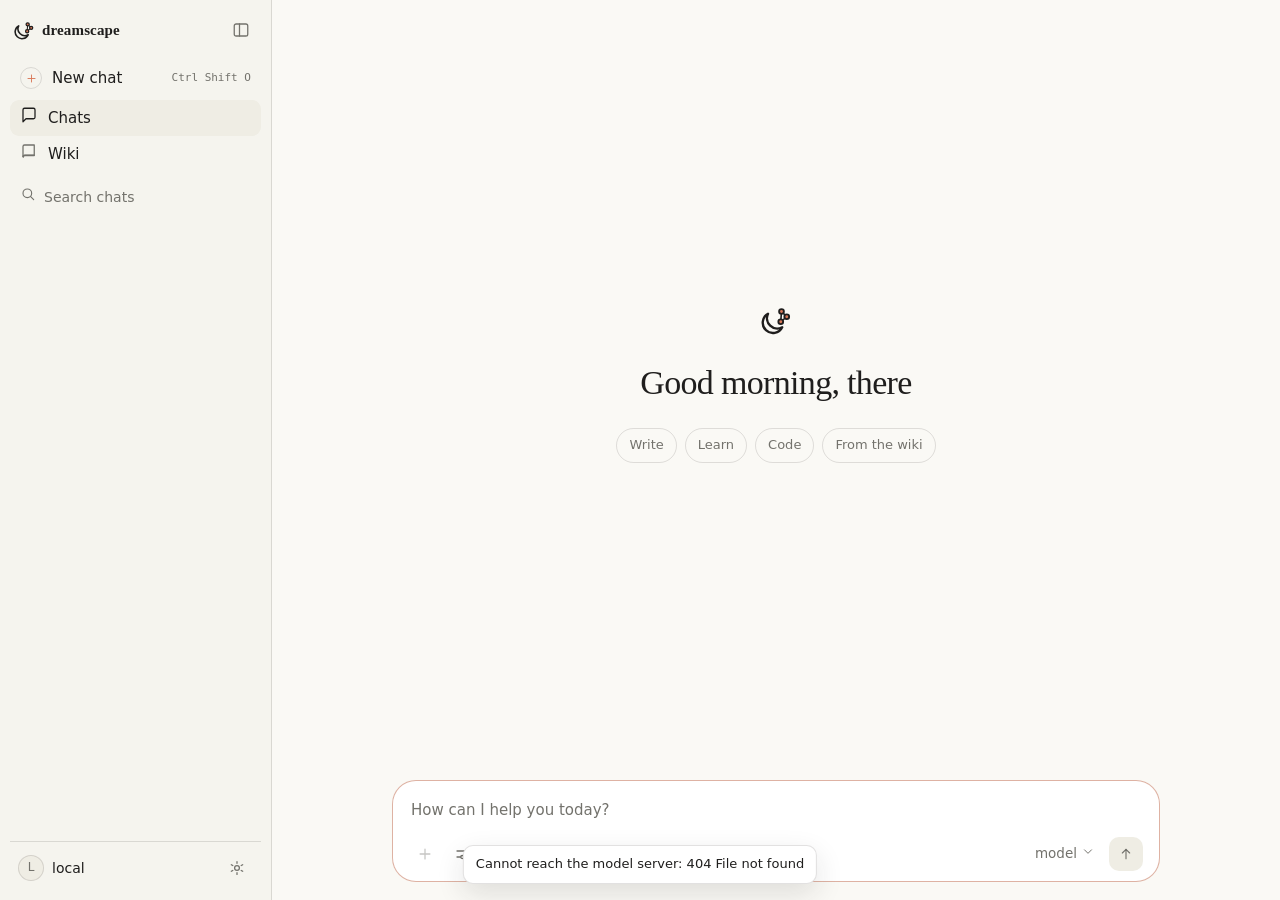
==== static/index.html @ 6d78c725 "Frontend: chat, wiki viewer, and the dream log Plain ES modules, no framework, no build step, nothin" ====
<!doctype html>
<html lang="en">
<head>
  <meta charset="utf-8">
  <meta name="viewport" content="width=device-width, initial-scale=1">
  <title>dreamscape</title>
  <link rel="icon" href="/static/favicon.ico" sizes="any">
  <link rel="icon" href="/static/favicon.svg" type="image/svg+xml">
  <link rel="apple-touch-icon" href="/static/apple-touch-icon.png">
  <link rel="manifest" href="/static/site.webmanifest">
  <meta name="theme-color" content="#faf9f5">
  <link rel="stylesheet" href="/static/styles.css">
</head>
<body>
  <div class="app">
    <div class="scrim" id="scrim" hidden></div>

    <aside class="sidebar" id="sidebar" aria-label="Sidebar">
      <div class="side-head">
        <a class="brand" href="/" title="dreamscape">
          <span class="mark" data-icon="logo" data-size="20"></span>
          <strong class="wordmark">dreamscape</strong>
        </a>
        <button class="icon-btn" id="collapse" data-icon="panel" title="Collapse sidebar" aria-label="Collapse sidebar"></button>
      </div>

      <button class="new-chat" id="new-chat" title="New chat (Control+Shift+O)">
        <span class="plus" data-icon="plus" data-size="13"></span>
        <span class="label">New chat</span>
        <kbd>Ctrl Shift O</kbd>
      </button>

      <nav aria-label="Sections">
        <a class="nav-row active" href="/" id="nav-chats" title="Chats">
          <span data-icon="chat" data-size="18"></span><span class="label">Chats</span>
        </a>
        <a class="nav-row" href="/wiki" title="Wiki">
          <span data-icon="book" data-size="18"></span><span class="label">Wiki</span>
        </a>
      </nav>

      <div class="side-search">
        <span data-icon="search" data-size="16"></span>
        <input id="search" type="search" placeholder="Search chats" aria-label="Search chats">
      </div>

      <div class="side-list" id="chat-list" aria-label="Recent chats"></div>

      <div class="side-foot">
        <span class="avatar" id="avatar">L</span>
        <span class="who">local</span>
        <button class="icon-btn" id="settings" data-icon="gear" title="Settings" aria-label="Settings"></button>
      </div>
    </aside>

    <main class="main" id="main">
      <header class="topbar" id="topbar">
        <button class="icon-btn hamburger" id="hamburger" data-icon="menu" title="Open sidebar" aria-label="Open sidebar"></button>
        <button class="chat-title" id="chat-title" title="Rename this chat">New chat</button>
        <span class="spacer"></span>
        <button class="icon-btn" id="chat-menu" data-icon="dots" title="Chat menu" aria-label="Chat menu"></button>
      </header>

      <section class="empty-state" id="empty">
        <div class="greeting">
          <span class="mark" data-icon="logo" data-size="30"></span>
          <h1 id="greeting-text">Good evening, there</h1>
          <div class="pills" id="pills"></div>
        </div>
      </section>

      <section class="thread" id="thread" tabindex="0" aria-label="Conversation"></section>

      <button class="jump" id="jump" data-icon="arrowDown" title="Scroll to bottom"
              aria-label="Scroll to the latest message" hidden></button>

      <section class="composer-area">
        <div class="composer-inner">
          <div class="composer" id="composer">
            <textarea id="input" rows="1" placeholder="How can I help you today?" aria-label="Message"></textarea>
            <div class="composer-row">
              <button class="icon-btn" id="attach" data-icon="plus" disabled
                      title="Not supported yet" aria-label="Attach file"></button>
              <button class="icon-btn" id="options" data-icon="sliders"
                      title="Temperature, system prompt, wiki" aria-label="Message options"></button>
              <button class="effort-btn" id="effort" title="Reasoning effort" aria-label="Reasoning effort">
                <span data-icon="brain" data-size="15"></span><span class="name"></span>
              </button>
              <span class="spacer"></span>
              <button class="model-btn" id="model-btn" title="Choose model" aria-label="Choose model">
                <span class="name"></span><span data-icon="caret" data-size="14"></span>
              </button>
              <button class="send" id="send" data-icon="arrowUp" disabled title="Send" aria-label="Send"></button>
            </div>
          </div>
          <p class="disclaimer" id="disclaimer" hidden>AI can make mistakes. Please double-check responses.</p>
        </div>
      </section>
    </main>
  </div>

  <script type="module" src="/static/js/main.js"></script>
</body>
</html>
---- static/styles.css ----
/* dreamscape — plain, calm UI. Local font only, no CDN, no framework. */

@font-face {
  font-family: "Source Serif 4";
  src: url("/static/fonts/source-serif-4-400.woff2") format("woff2");
  font-weight: 400;
  font-style: normal;
  font-display: swap;
}

@font-face {
  font-family: "Source Serif 4";
  src: url("/static/fonts/source-serif-4-600.woff2") format("woff2");
  font-weight: 600;
  font-style: normal;
  font-display: swap;
}

:root {
  --bg: #faf9f5;
  --sidebar: #f5f4ee;
  --panel: #ffffff;
  --text: #1f1e1d;
  --muted: #73726c;
  --border: rgba(31, 30, 29, 0.13);
  --bubble: #f0eee6;
  --hover: #efede4;
  --accent: #d97757;
  --accent-hover: #c6613f;
  --danger: #b3453d;
  --ok: #3d7a51;
  --warn: #a9761f;
  --shadow-menu: 0 10px 28px rgba(31, 30, 29, 0.12);

  --sans: system-ui, -apple-system, "Segoe UI", Inter, "Helvetica Neue", sans-serif;
  --serif: "Source Serif 4", Georgia, "Times New Roman", serif;
  --mono: ui-monospace, SFMono-Regular, Menlo, "Cascadia Mono", monospace;

  --radius-card: 24px;
  --radius-bubble: 17px;
  --radius-small: 9px;
  --radius-menu: 12px;
  --column: 768px;

  /* graph: warm grey nodes and edges, terracotta only for what is new */
  --graph-node: #b8b5a8;
  --graph-node-fill: #c4c1b4;
  --graph-edge: rgba(112, 110, 102, 0.2);
}

@media (prefers-color-scheme: dark) {
  :root:not([data-theme="light"]) {
    --bg: #262624;
    --sidebar: #1f1e1d;
    --panel: #30302e;
    --text: #ecebe4;
    --muted: #9c9a92;
    --border: rgba(255, 255, 255, 0.08);
    --bubble: #30302e;
    --hover: #2e2e2b;
    --accent: #d97757;
    --accent-hover: #c6613f;
    --danger: #d8776d;
    --ok: #7fb98f;
    --warn: #d6a457;
    --shadow-card: 0 1px 2px rgba(0, 0, 0, 0.25), 0 6px 18px rgba(0, 0, 0, 0.22);
    --shadow-menu: 0 12px 30px rgba(0, 0, 0, 0.35);
    --graph-node: #8c8a80;
    --graph-node-fill: #9c9a90;
    --graph-edge: rgba(190, 188, 178, 0.14);
  }
}

:root[data-theme="dark"] {
  --bg: #262624;
  --sidebar: #1f1e1d;
  --panel: #30302e;
  --text: #ecebe4;
  --muted: #9c9a92;
  --border: rgba(255, 255, 255, 0.08);
  --bubble: #30302e;
  --hover: #2e2e2b;
  --danger: #d8776d;
  --ok: #7fb98f;
  --warn: #d6a457;
  --shadow-card: 0 1px 2px rgba(0, 0, 0, 0.25), 0 6px 18px rgba(0, 0, 0, 0.22);
  --shadow-menu: 0 12px 30px rgba(0, 0, 0, 0.35);
  --graph-node: #8c8a80;
  --graph-node-fill: #9c9a90;
  --graph-edge: rgba(190, 188, 178, 0.14);
}

/* ---------- graph view ---------- */

.graph-view {
  flex: 1;
  min-height: 0;
  position: relative;
  display: flex;
  flex-direction: column;
  background: var(--bg);
}

.graph-toolbar { display: flex; align-items: center; gap: 8px; padding: 10px 20px; }
.graph-search { display: flex; align-items: center; gap: 8px; flex: 1; max-width: 320px; color: var(--muted); }
.graph-search input {
  flex: 1; border: 1px solid var(--border); border-radius: var(--radius-small);
  background: var(--panel); padding: 6px 9px; font-size: 14px;
}
.graph-search svg { width: 15px; height: 15px; flex: none; }

/* min-height: 0 keeps the canvas from growing to its own aspect ratio, which would push the
   timeline row out of the view. */
.graph-canvas { flex: 1; min-height: 0; display: block; width: 100%; touch-action: none; }

.graph-controls {
  position: absolute; top: 54px; right: 20px; z-index: 20; width: 300px;
  max-height: calc(100% - 130px); overflow-y: auto;
  background: var(--panel); border: 1px solid var(--border);
  border-radius: var(--radius-menu); box-shadow: var(--shadow-menu); padding: 8px;
}

.graph-side {
  position: absolute; top: 54px; right: 20px; bottom: 78px; z-index: 20; width: 320px;
  overflow-y: auto; background: var(--panel);
  border: 1px solid var(--border); border-radius: var(--radius-card);
  box-shadow: var(--shadow-card); padding: 14px;
}
.graph-side .panel-head { display: flex; align-items: center; gap: 8px; }
.graph-side .panel-head strong { flex: 1; font-family: var(--mono); font-size: 14px; }
.graph-side .panel-actions { display: flex; gap: 8px; margin: 10px 0 12px; }
.graph-side .panel-page { font-family: var(--serif); font-size: 15.5px; line-height: 1.62; }
.graph-side .panel-links { margin-top: 14px; border-top: 1px solid var(--border); padding-top: 10px; font-size: 13px; }
.graph-side .panel-links strong { display: block; color: var(--muted); font-size: 12px; margin-bottom: 6px; }
.graph-side .panel-links a { display: inline-block; margin: 0 8px 4px 0; font-family: var(--mono); font-size: 12.5px; text-decoration: none; }
.graph-side .panel-links a:hover { color: var(--accent); }

.graph-stage { display: flex; flex-wrap: wrap; align-items: center; gap: 12px; padding: 10px 20px; border-top: 1px solid var(--border); }
.graph-caption { margin: 0; font-size: 13px; color: var(--muted); }
.graph-legend, .legend { display: flex; flex-wrap: wrap; gap: 12px; font-size: 12px; color: var(--muted); }
.legend span { display: inline-flex; align-items: center; gap: 6px; }
.legend i { width: 10px; height: 10px; border-radius: 50%; display: inline-block; }

.graph-timeline { display: flex; flex-wrap: wrap; align-items: center; gap: 10px; width: 100%; }
.graph-timeline label { font-size: 13px; color: var(--muted); }
.graph-timeline input[type="range"] { flex: 1; max-width: 320px; accent-color: var(--accent); }
.graph-timeline input[type="number"] {
  width: 60px; border: 1px solid var(--border); border-radius: 8px; background: var(--bg);
  padding: 5px 8px; font-size: 13px;
}
.graph-timeline output { font-family: var(--mono); font-size: 13px; color: var(--muted); }
.graph-timeline .approx { font-size: 12px; color: var(--muted); }
.icon-btn.on { color: var(--accent); }

.graph-tooltip {
  position: absolute; z-index: 30; max-width: 260px; pointer-events: none;
  background: var(--panel); border: 1px solid var(--border); border-radius: var(--radius-menu);
  box-shadow: var(--shadow-menu); padding: 10px;
  display: flex; flex-direction: column; gap: 4px;
}
.graph-tooltip strong { font-size: 14px; }
.graph-tooltip .line { font-family: var(--serif); font-size: 14px; }
.graph-tooltip .meta { font-size: 12px; color: var(--muted); }

.graph-view.empty .graph-canvas { display: none; }
.graph-view.empty .graph-caption { font-family: var(--serif); font-size: 16px; }

.local-graph { margin-top: 20px; border-top: 1px solid var(--border); padding-top: 12px; }
.local-graph summary { font-size: 13px; color: var(--muted); cursor: pointer; }
.local-graph-box { position: relative; height: 220px; margin-top: 10px; display: flex; }

/* ---------- tabs ---------- */

.tabs { display: inline-flex; gap: 2px; background: var(--hover); border-radius: 9px; padding: 3px; }
.tabs button { padding: 5px 10px; border-radius: 7px; font-size: 13px; color: var(--muted); }
.tabs button.on { background: var(--panel); color: var(--text); }

* { box-sizing: border-box; }

[hidden] { display: none !important; }

html, body { height: 100%; }

body {
  margin: 0;
  background: var(--bg);
  color: var(--text);
  font-family: var(--sans);
  font-size: 15px;
  line-height: 1.6;
  -webkit-font-smoothing: antialiased;
}

button { font: inherit; color: inherit; background: none; border: 0; cursor: pointer; }
a { color: inherit; }
input, textarea, select { font: inherit; color: inherit; }

:focus-visible { outline: 2px solid var(--accent); outline-offset: 2px; border-radius: 6px; }

/* ---------- shell ---------- */

.app { display: flex; height: 100vh; height: 100dvh; }

.main {
  flex: 1;
  min-width: 0;
  display: flex;
  flex-direction: column;
  position: relative;
}

.scrim { position: fixed; inset: 0; background: rgba(0, 0, 0, 0.35); z-index: 20; }

/* ---------- sidebar ---------- */

.sidebar {
  width: 272px;
  flex: none;
  background: var(--sidebar);
  border-right: 1px solid var(--border);
  display: flex;
  flex-direction: column;
  padding: 12px 10px;
  gap: 2px;
  transition: width 180ms ease;
}

/* Collapsed. Everything textual is hidden, not clipped, so nothing wraps or jumps while the
   width animates; the icons stay centered in the rail and their title attributes give the label
   back as a tooltip. The toggle button sits below the mark, so it is still reachable. */
.sidebar.collapsed { width: 56px; }
.sidebar.collapsed .wordmark,
.sidebar.collapsed .label,
.sidebar.collapsed kbd,
.sidebar.collapsed .side-search,
.sidebar.collapsed .side-list,
.sidebar.collapsed .side-foot .who { display: none; }
.sidebar.collapsed .side-head, .sidebar.collapsed .side-foot { flex-direction: column; align-items: center; }
.sidebar.collapsed .brand { justify-content: center; }
.sidebar.collapsed .new-chat, .sidebar.collapsed .nav-row { justify-content: center; padding: 9px 0; }

/* Text that could wrap during the transition is clipped instead. */
.brand, .new-chat, .nav-row, .side-foot .who { white-space: nowrap; overflow: hidden; }

.side-head { display: flex; align-items: center; justify-content: space-between; gap: 8px; padding: 2px 4px 10px; }

.brand { display: inline-flex; align-items: center; gap: 8px; text-decoration: none; }
.brand .mark { display: inline-flex; flex: none; }
.brand .wordmark {
  font-family: var(--serif);
  font-size: 15px;
  font-weight: 600;
  letter-spacing: 0.01em;
}

.icon-btn {
  width: 32px;
  height: 32px;
  border-radius: var(--radius-small);
  display: inline-flex;
  align-items: center;
  justify-content: center;
  color: var(--muted);
}
.icon-btn:hover:not(:disabled) { background: var(--hover); color: var(--text); }
.icon-btn:disabled { opacity: 0.4; cursor: default; }
.icon-btn svg { width: 18px; height: 18px; }
.icon-btn.active { color: var(--text); background: var(--hover); }

.new-chat {
  display: flex;
  align-items: center;
  gap: 10px;
  width: 100%;
  padding: 8px 10px;
  border-radius: var(--radius-small);
  text-align: left;
}
.new-chat .plus {
  width: 22px; height: 22px; border-radius: 50%;
  border: 1px solid var(--border);
  color: var(--accent);
  display: inline-flex; align-items: center; justify-content: center;
  flex: none;
}
.new-chat .plus svg { width: 13px; height: 13px; }
.new-chat:hover { background: var(--hover); }
.new-chat kbd { margin-left: auto; font-family: var(--mono); font-size: 11px; color: var(--muted); }

.nav-row {
  display: flex;
  align-items: center;
  gap: 10px;
  height: 36px;
  padding: 0 10px;
  border-radius: var(--radius-small);
  text-decoration: none;
  color: var(--text);
}
.nav-row svg { width: 18px; height: 18px; color: var(--muted); flex: none; }
.nav-row:hover { background: var(--hover); }
.nav-row.active { background: var(--hover); }
.nav-row.active svg { color: var(--text); }

.side-search { display: flex; align-items: center; gap: 8px; padding: 8px 10px 4px; }
.side-search svg { width: 16px; height: 16px; color: var(--muted); flex: none; }
.side-search input { flex: 1; border: 0; background: none; padding: 4px 0; font-size: 14px; }
.side-search input::placeholder { color: var(--muted); }

.side-list { flex: 1; overflow-y: auto; padding: 6px 4px 12px; }
.side-list .group { font-size: 12px; color: var(--muted); padding: 10px 8px 4px; }
.side-list ul { list-style: none; margin: 0; padding: 0; }
.side-list li { display: flex; align-items: center; gap: 6px; border-radius: var(--radius-small); }
.side-list li:hover { background: var(--hover); }
.side-list li.active { background: var(--hover); }
.chat-row {
  flex: 1;
  min-width: 0;
  display: block;
  padding: 7px 8px;
  text-decoration: none;
  color: var(--text);
  font-size: 14px;
  white-space: nowrap;
  overflow: hidden;
  text-overflow: ellipsis;
}
.row-menu {
  width: 28px; height: 28px; border-radius: 7px; margin-right: 6px;
  display: none; align-items: center; justify-content: center; color: var(--muted);
}
.side-list li:hover .row-menu, .row-menu.open { display: inline-flex; }
.row-menu:hover { color: var(--text); }

.side-foot { display: flex; align-items: center; gap: 8px; padding: 10px 8px 4px; border-top: 1px solid var(--border); }
.avatar {
  width: 26px; height: 26px; border-radius: 50%;
  background: var(--hover); border: 1px solid var(--border);
  display: inline-flex; align-items: center; justify-content: center;
  font-size: 12px; color: var(--muted); flex: none;
}
.side-foot .who { font-size: 14px; flex: 1; }

/* ---------- top bar ---------- */

.topbar { display: flex; align-items: center; gap: 8px; padding: 10px 20px; }
.topbar .hamburger { display: none; }
.chat-title {
  max-width: 60ch; font-size: 14px; font-weight: 600; color: var(--muted);
  padding: 4px 6px; border-radius: 8px; text-align: left;
  white-space: nowrap; overflow: hidden; text-overflow: ellipsis;
}
.chat-title:hover { background: var(--hover); color: var(--text); }
.chat-title.static { color: var(--text); font-family: var(--serif); }
.title-input {
  max-width: 40ch; font: inherit; font-weight: 600; color: var(--text);
  border: 1px solid var(--border); border-radius: 8px; background: var(--panel); padding: 4px 8px;
}
.topbar .spacer { flex: 1; }

/* ---------- thread ---------- */

.thread { flex: 1; overflow-y: auto; padding: 4px 20px 20px; }
.thread-inner { max-width: var(--column); margin: 0 auto; display: flex; flex-direction: column; gap: 26px; }

.msg { animation: rise 150ms ease-out; }
.msg.user { display: flex; flex-direction: column; align-items: flex-start; }
.bubble {
  background: var(--bubble);
  border-radius: var(--radius-bubble);
  padding: 11px 14px;
  max-width: 85%;
  font-size: 15px;
  line-height: 1.55;
}
.bubble p { margin: 0; }

.msg.assistant .text {
  font-family: var(--serif);
  font-size: 16.5px;
  line-height: 1.68;
}

.msg-actions { display: flex; align-items: center; gap: 4px; margin-top: 8px; }
.msg-actions .model { margin-left: auto; font-size: 12px; color: var(--muted); }
.msg .msg-actions { opacity: 0; }
.msg:hover .msg-actions, .msg.current .msg-actions, .msg.last .msg-actions { opacity: 1; }
.msg-actions button { width: 28px; height: 28px; border-radius: 7px; color: var(--muted); }
.msg-actions button:hover { background: var(--hover); color: var(--text); }
.msg-actions button svg { width: 16px; height: 16px; }

/* markdown */
.text p { margin: 0 0 12px; }
.text p:last-child { margin-bottom: 0; }
.text h1, .text h2, .text h3, .text h4 { font-family: var(--sans); font-size: 16px; font-weight: 600; margin: 18px 0 8px; }
.text h1 { font-size: 17px; }
.text ul, .text ol { margin: 0 0 12px; padding-left: 22px; }
.text li { margin: 4px 0; }
.text li > p { margin: 0; }
.text blockquote { margin: 12px 0; padding: 2px 0 2px 14px; border-left: 2px solid var(--border); color: var(--muted); }
.text hr { border: 0; border-top: 1px solid var(--border); margin: 18px 0; }
.text a { text-decoration: underline; }
.text code.inline { font-family: var(--mono); font-size: 13px; background: var(--hover); border-radius: 4px; padding: 1px 5px; }
.text .table-wrap { overflow-x: auto; }
.text table { border-collapse: collapse; font-family: var(--sans); font-size: 14px; margin: 12px 0; }
.text th, .text td { border: 1px solid var(--border); padding: 6px 10px; text-align: left; }
.text th { font-weight: 600; }
.text .caret { display: inline-block; width: 6px; height: 1.1em; margin-left: 4px; vertical-align: -0.15em; background: var(--accent); animation: blink 1.1s steps(2, start) infinite; }

/* code blocks */
pre.code { margin: 14px 0; border: 1px solid var(--border); border-radius: 10px; background: var(--panel); overflow: hidden; }
.code-head { display: flex; align-items: center; justify-content: space-between; padding: 7px 12px; border-bottom: 1px solid var(--border); }
.code-head .lang { font-family: var(--mono); font-size: 11.5px; color: var(--muted); }
.copy { font-size: 12px; color: var(--muted); padding: 3px 8px; border-radius: 7px; }
.copy:hover { background: var(--hover); color: var(--text); }
.copy.copied { color: var(--accent); }
pre.code code { display: block; padding: 12px; font-family: var(--mono); font-size: 13px; line-height: 1.55; white-space: pre; overflow-x: auto; }

.tok-com { color: var(--muted); }
.tok-str { color: var(--accent); }
.tok-num { color: var(--accent); }
.tok-key { color: var(--text); font-weight: 600; }

/* tool calls */
.tool { margin: 10px 0; border: 1px solid var(--border); border-radius: 10px; background: var(--panel); }
.tool.failed { border-color: var(--danger); background: color-mix(in srgb, var(--danger) 8%, var(--panel)); }
.tool-head { display: flex; align-items: center; gap: 8px; width: 100%; padding: 8px 12px; text-align: left; }
.tool-head svg { width: 16px; height: 16px; color: var(--muted); flex: none; }
.tool-head .label { font-size: 13px; color: var(--muted); flex: 1; }
.tool.failed .tool-head .label { color: var(--danger); }
.tool-head .chevron { transition: transform 120ms ease; }
.tool.open .tool-head svg:last-of-type { transform: rotate(90deg); }
.tool-body { display: none; padding: 0 12px 10px; font-family: var(--mono); font-size: 12px; color: var(--muted); white-space: pre-wrap; word-break: break-word; }
.tool.open .tool-body { display: block; }
.tool-body .section { margin: 4px 0; }
.tool.running .tool-head svg { animation: pulse 1.2s ease-in-out infinite; }
.tool.running .tool-head svg:first-child { animation: spin 1.2s linear infinite; transform-origin: 50% 50%; }

/* reasoning */
.thinking { margin: 0 0 12px; }
.thinking .line { display: flex; align-items: center; gap: 8px; font-family: var(--sans); font-size: 13px; color: var(--muted); }
.thinking .line .text-part { font-weight: 500; }
.thinking .line.live .text-part { animation: shimmer 1.8s ease-in-out infinite; }
.thinking button.line { width: 100%; text-align: left; }
.thinking .body {
  display: none;
  margin-top: 6px;
  margin-left: 4px;
  padding: 8px 12px;
  border-left: 1px solid var(--border);
  font-size: 14px;
  line-height: 1.55;
  color: var(--muted);
  max-height: 300px;
  overflow-y: auto;
  white-space: pre-wrap;
  font-family: var(--sans);
}
.thinking.open .body { display: block; }
.note { font-size: 13px; color: var(--muted); font-style: italic; }

/* ---------- composer ---------- */

.composer-area { padding: 12px 20px 18px; background: var(--bg); }
.composer-inner { max-width: var(--column); margin: 0 auto; }

.composer {
  border: 1px solid var(--border);
  border-radius: var(--radius-card);
  background: var(--panel);
  box-shadow: var(--shadow-card);
  padding: 14px 16px 10px;
  transition: border-color 120ms ease;
}
.composer:focus-within { border-color: color-mix(in srgb, var(--accent) 45%, var(--border)); }

.composer textarea {
  width: 100%;
  border: 0;
  background: none;
  padding: 4px 2px 8px;
  font-family: var(--sans);
  font-size: 15px;
  line-height: 1.5;
  resize: none;
  min-height: 24px;
  max-height: 40vh;
}
.composer textarea:focus { outline: none; }
.composer textarea::placeholder { color: var(--muted); }

.composer-row { display: flex; align-items: center; gap: 6px; }
.composer-row .spacer { flex: 1; }
.model-btn { display: inline-flex; align-items: center; gap: 4px; padding: 5px 8px; border-radius: 8px; font-size: 13.5px; color: var(--muted); }
.model-btn:hover { background: var(--hover); color: var(--text); }
.model-btn svg { width: 14px; height: 14px; }
.model-btn .name { max-width: 24ch; overflow: hidden; text-overflow: ellipsis; white-space: nowrap; }

.effort-btn { display: inline-flex; align-items: center; gap: 5px; padding: 5px 8px; border-radius: 8px; font-size: 13.5px; color: var(--muted); }
.effort-btn:hover { background: var(--hover); color: var(--text); }
.effort-btn svg { width: 15px; height: 15px; }
.effort-btn.off .name { color: var(--muted); font-style: italic; }

.effort-stops { display: flex; gap: 2px; background: var(--hover); border-radius: 9px; padding: 3px; }
.effort-stops button { padding: 5px 9px; border-radius: 7px; font-size: 13px; color: var(--muted); }
.effort-stops button.on { background: var(--panel); color: var(--text); }
.effort-description { margin: 8px 0 0; font-size: 13px; color: var(--muted); }
.effort-note { margin: 6px 0 0; font-size: 12px; color: var(--muted); }

.send {
  width: 34px; height: 34px;
  border-radius: 10px;
  background: var(--accent);
  color: #fff;
  display: inline-flex; align-items: center; justify-content: center;
}
.send:hover:not(:disabled) { background: var(--accent-hover); }
.send:disabled { background: var(--hover); color: var(--muted); cursor: default; }
.send svg { width: 16px; height: 16px; }

.disclaimer { text-align: center; font-size: 12px; color: var(--muted); margin: 10px 0 0; }

.jump {
  position: absolute;
  left: 50%;
  transform: translateX(-50%);
  bottom: 116px;
  width: 34px; height: 34px;
  border-radius: 50%;
  border: 1px solid var(--border);
  background: var(--panel);
  box-shadow: var(--shadow-card);
  display: flex; align-items: center; justify-content: center;
  color: var(--muted);
}
.jump svg { width: 16px; height: 16px; }

/* ---------- empty state ---------- */

.empty-state { display: none; flex: 1; align-items: center; justify-content: center; padding: 20px; }
.main.empty .empty-state { display: flex; }
.main.empty .thread { display: none; }
.greeting { max-width: var(--column); text-align: center; }
.greeting .mark { display: block; margin: 0 auto 14px; }
.greeting .mark svg { width: 30px; height: 30px; }
.greeting h1 { font-family: var(--serif); font-size: 34px; font-weight: 400; letter-spacing: -0.02em; margin: 0; }

.pills { display: flex; flex-wrap: wrap; gap: 8px; justify-content: center; margin-top: 18px; }
.pill {
  border: 1px solid var(--border);
  border-radius: 999px;
  padding: 6px 12px;
  font-size: 13px;
  color: var(--muted);
}
.pill:hover { color: var(--text); border-color: color-mix(in srgb, var(--text) 22%, var(--border)); }

/* ---------- popups ---------- */

.menu {
  position: absolute;
  z-index: 60;
  min-width: 190px;
  background: var(--panel);
  border: 1px solid var(--border);
  border-radius: var(--radius-menu);
  box-shadow: var(--shadow-menu);
  padding: 4px;
}
.menu [role="menuitem"] {
  display: flex;
  align-items: center;
  gap: 8px;
  width: 100%;
  min-height: 34px;
  padding: 6px 10px;
  border-radius: 8px;
  text-align: left;
  font-size: 14px;
}
.menu [role="menuitem"]:hover, .menu [role="menuitem"]:focus { background: var(--hover); }
.menu [role="menuitem"].danger { color: var(--danger); }
.menu [role="menuitem"].checked { color: var(--text); }
.menu .tick { width: 16px; flex: none; color: var(--accent); }
.menu hr { border: 0; border-top: 1px solid var(--border); margin: 4px 6px; }

/* control panels share the menu shell */
.menu.panel { min-width: 280px; padding: 8px; }

.field { display: flex; align-items: center; gap: 10px; min-height: 36px; }
.field label { flex: 1; font-size: 14px; }
.field input[type="text"], .field input[type="number"], .field textarea, .field select,
.dialog input, .dialog select, .dialog textarea {
  border: 1px solid var(--border);
  border-radius: 8px;
  background: var(--bg);
  padding: 7px 9px;
  font-size: 14px;
  max-width: 220px;
}
.field input[type="checkbox"], .dialog input[type="checkbox"] { width: 16px; height: 16px; accent-color: var(--accent); }
.field input[type="range"], .effort-stops + input[type="range"] { width: 160px; accent-color: var(--accent); }
.field textarea { min-height: 70px; font-family: var(--mono); font-size: 13px; }

/* ---------- settings dialog ---------- */

.overlay { position: fixed; inset: 0; background: rgba(0, 0, 0, 0.35); display: flex; align-items: center; justify-content: center; z-index: 80; padding: 20px; }
.dialog {
  width: min(520px, 100%);
  background: var(--panel);
  border: 1px solid var(--border);
  border-radius: 16px;
  box-shadow: var(--shadow-menu);
  padding: 18px;
}
.dialog h2 { margin: 0 0 12px; font-size: 16px; }
.dialog section { margin: 14px 0; }
.dialog section h3 { font-size: 12px; font-weight: 600; color: var(--muted); margin: 0 0 6px; }
.segmented { display: inline-flex; gap: 2px; background: var(--hover); border-radius: 9px; padding: 3px; }
.segmented button { padding: 5px 10px; border-radius: 7px; font-size: 13px; color: var(--muted); }
.segmented button.on { background: var(--panel); color: var(--text); }
.dialog .close { float: right; }

/* ---------- wiki viewer ---------- */

.wiki-main { flex: 1; overflow-y: auto; padding: 4px 24px 24px; max-width: 980px; }
.wiki-search { display: flex; gap: 8px; margin-bottom: 16px; }
.wiki-search input {
  flex: 1; max-width: 420px; border: 1px solid var(--border); border-radius: 10px;
  background: var(--panel); padding: 7px 10px; font-size: 14px;
}
.wiki-cols { display: grid; grid-template-columns: 240px minmax(0, 1fr); gap: 24px; align-items: start; }
.wiki-nav { font-size: 13px; }
.wiki-list { list-style: none; margin: 0; padding: 0; }
.wiki-list li { padding: 5px 8px; border-radius: 8px; }
.wiki-list li:hover { background: var(--hover); }
.wiki-list a { text-decoration: none; font-family: var(--mono); font-size: 13px; }
.wiki-list a.active { color: var(--accent); }
.wiki-article h2 { font-family: var(--mono); font-size: 17px; margin: 0 0 12px; }
.wiki-page { max-width: 72ch; font-family: var(--serif); font-size: 16.5px; line-height: 1.68; }
.wiki-page a.wikilink { text-decoration: none; border-bottom: 1px solid var(--border); }
.wiki-page a.wikilink:hover { border-bottom-color: var(--accent); }
.backlinks { margin-top: 20px; border-top: 1px solid var(--border); padding-top: 12px; font-size: 13.5px; color: var(--muted); }
.results { list-style: none; padding: 0; margin: 0 0 16px; }
.results li { font-family: var(--mono); font-size: 12.5px; padding: 5px 8px; border-bottom: 1px solid var(--border); }
.results .hit { color: var(--accent); }
.editor-box { margin-top: 20px; }
.editor-box summary { font-size: 13px; color: var(--muted); cursor: pointer; }
textarea.editor { width: 100%; min-height: 320px; font-family: var(--mono); font-size: 13px; line-height: 1.5; border: 1px solid var(--border); border-radius: 10px; background: var(--panel); padding: 12px; margin-top: 10px; }
.small-button { border: 1px solid var(--border); border-radius: 8px; padding: 6px 10px; font-size: 13px; }
.small-button:hover { background: var(--hover); }
.muted { color: var(--muted); font-size: 13px; white-space: pre-wrap; }

/* ---------- dream log ---------- */

/* Same building blocks as the tool rows in a chat: panel cards on the theme border, mono for page
   names, muted for secondary text. Rows read collapsed; expanding one shows the diff. */
.dream-view {
  flex: 1;
  min-height: 0;
  display: grid;
  grid-template-columns: 240px minmax(0, 1fr);
  gap: 20px;
  padding: 16px 24px 24px;
}

.dream-runs, .dream-detail { min-height: 0; overflow-y: auto; }

.dream-runs { list-style: none; margin: 0; padding: 0; font-size: 13px; }
.run-row { display: block; width: 100%; text-align: left; padding: 9px 10px; border-radius: 10px; }
.run-row:hover { background: var(--hover); }
.run-row.active { background: var(--hover); }
.run-row .when { font-family: var(--mono); font-size: 12.5px; }
.run-row .counts, .run-row .meta { display: block; color: var(--muted); font-size: 12px; margin-top: 2px; }

.status {
  font-family: var(--mono);
  font-size: 11px;
  padding: 2px 7px;
  border-radius: 6px;
  background: color-mix(in srgb, var(--muted) 14%, transparent);
  color: var(--muted);
}
.status.success { color: var(--ok); background: color-mix(in srgb, var(--ok) 14%, transparent); }
.status.partial { color: var(--warn); background: color-mix(in srgb, var(--warn) 14%, transparent); }
.status.failed { color: var(--danger); background: color-mix(in srgb, var(--danger) 14%, transparent); }
.status.running { color: var(--accent); background: color-mix(in srgb, var(--accent) 14%, transparent); animation: shimmer 1.6s ease-in-out infinite; }

/* The one-line header in the topbar, next to Dream now. */
.last-dream { font-family: var(--mono); font-size: 12.5px; color: var(--muted); text-decoration: none; }
.last-dream:hover { color: var(--accent); }

.dream-detail-head h2 { font-family: var(--mono); font-size: 17px; margin: 0 0 8px; }
.dream-detail-head h2 .status { margin-left: 8px; vertical-align: 2px; }
.dream-status { min-height: 20px; color: var(--accent); font-size: 13.5px; margin: 0 0 12px; }
.dream-status:empty { display: none; }

.chips { display: flex; flex-wrap: wrap; gap: 6px; margin: 10px 0 14px; }
.chip { font-family: var(--mono); font-size: 12px; padding: 3px 8px; border-radius: 7px; text-decoration: none; }
.chip.created { color: var(--ok); background: color-mix(in srgb, var(--ok) 12%, transparent); }
.chip.updated, .chip.merged { color: var(--warn); background: color-mix(in srgb, var(--warn) 12%, transparent); }
.chip.deleted { color: var(--danger); background: color-mix(in srgb, var(--danger) 12%, transparent); }
.chip.none { color: var(--muted); background: var(--hover); }
.chip:hover { outline: 1px solid var(--border); }

.dream-filters { display: flex; align-items: center; gap: 2px; flex-wrap: wrap; margin-bottom: 14px; }
.dream-filters button { font-size: 12.5px; color: var(--muted); padding: 5px 9px; border-radius: 7px; }
.dream-filters button:hover { background: var(--hover); color: var(--text); }
.dream-filters button.on { background: var(--panel); color: var(--text); border: 1px solid var(--border); }
.dream-filters input[type="search"] { min-width: 160px; border: 1px solid var(--border); border-radius: 8px; background: var(--panel); padding: 5px 9px; font-size: 13px; }
.dream-filters .toggle { margin-left: auto; }

.log-group { margin: 0 0 14px; }
.log-group h3 { font-family: var(--mono); font-size: 13px; font-weight: 600; color: var(--muted); margin: 0 0 6px; }
.log-note { margin: 0 0 8px; font-family: var(--serif); font-size: 15px; line-height: 1.6; }

.log-row { border: 1px solid var(--border); border-radius: 10px; background: var(--panel); margin: 0 0 6px; }
.log-row.error { border-color: color-mix(in srgb, var(--danger) 40%, var(--border)); }
.log-row-head { display: flex; align-items: center; gap: 8px; padding: 7px 10px; }
.row-toggle { display: inline-flex; align-items: center; gap: 6px; color: var(--muted); flex: none; }
.row-toggle svg { width: 15px; height: 15px; }
.log-row.error .row-toggle { color: var(--danger); }
.log-row.running .row-toggle svg { animation: shimmer 1.6s ease-in-out infinite; }
.log-row .action { font-family: var(--mono); font-size: 11.5px; }
.log-row .page { font-family: var(--mono); font-size: 13px; text-decoration: none; }
.log-row .page:hover { color: var(--accent); }
.log-row .page.none { color: var(--muted); }
.log-row .summary { flex: 1; min-width: 0; color: var(--muted); font-size: 13px; white-space: nowrap; overflow: hidden; text-overflow: ellipsis; }
.log-row .meta { font-family: var(--mono); font-size: 11.5px; color: var(--muted); flex: none; }
.log-row-body { display: none; padding: 0 10px 10px; font-family: var(--mono); font-size: 12px; color: var(--muted); white-space: pre-wrap; word-break: break-word; }
.log-row.open .log-row-body { display: block; }
.log-row-body .section { margin: 4px 0; }

/* The diff, in the same monospace block as a code block, but with the theme-aware add/remove colours. */
.diff { font-family: var(--mono); font-size: 12.5px; line-height: 1.5; }
.diff > div { white-space: pre-wrap; word-break: break-word; padding: 1px 4px; border-radius: 4px; }
.diff .add { color: var(--ok); background: color-mix(in srgb, var(--ok) 10%, transparent); }
.diff .del { color: var(--danger); background: color-mix(in srgb, var(--danger) 10%, transparent); }
.diff .hunk { color: var(--muted); }

.log-empty { padding: 20px 0; }

/* ---------- scrollbars ---------- */

.thread::-webkit-scrollbar, .side-list::-webkit-scrollbar, .thinking .body::-webkit-scrollbar, .wiki-main::-webkit-scrollbar, .dream-runs::-webkit-scrollbar, .dream-detail::-webkit-scrollbar { width: 10px; }
::-webkit-scrollbar-thumb { background: var(--border); border-radius: 6px; }
::-webkit-scrollbar-track { background: transparent; }

/* ---------- motion ---------- */

@keyframes rise { from { opacity: 0; transform: translateY(4px); } to { opacity: 1; transform: none; } }
@keyframes blink { 50% { opacity: 0; } }
@keyframes shimmer { 0%, 100% { opacity: 0.55; } 50% { opacity: 1; } }
@keyframes pulse { 0%, 100% { opacity: 0.5; } 50% { opacity: 1; } }
@keyframes spin { to { transform: rotate(360deg); } }

@media (prefers-reduced-motion: reduce) {
  * { animation: none !important; transition: none !important; }
}

/* ---------- small screens ---------- */

@media (max-width: 768px) {
  .sidebar { position: fixed; inset: 0 auto 0 0; z-index: 30; transform: translateX(-100%); transition: transform 160ms ease; }
  .sidebar.open { transform: none; }
  .sidebar.collapsed { width: 272px; }
  .topbar .hamburger { display: inline-flex; }
  .bubble { max-width: 100%; }
  .greeting h1 { font-size: 26px; }
  .jump { bottom: 120px; }
  .wiki-cols { grid-template-columns: minmax(0, 1fr); gap: 16px; }
  .dream-view { grid-template-columns: minmax(0, 1fr); gap: 12px; }
}
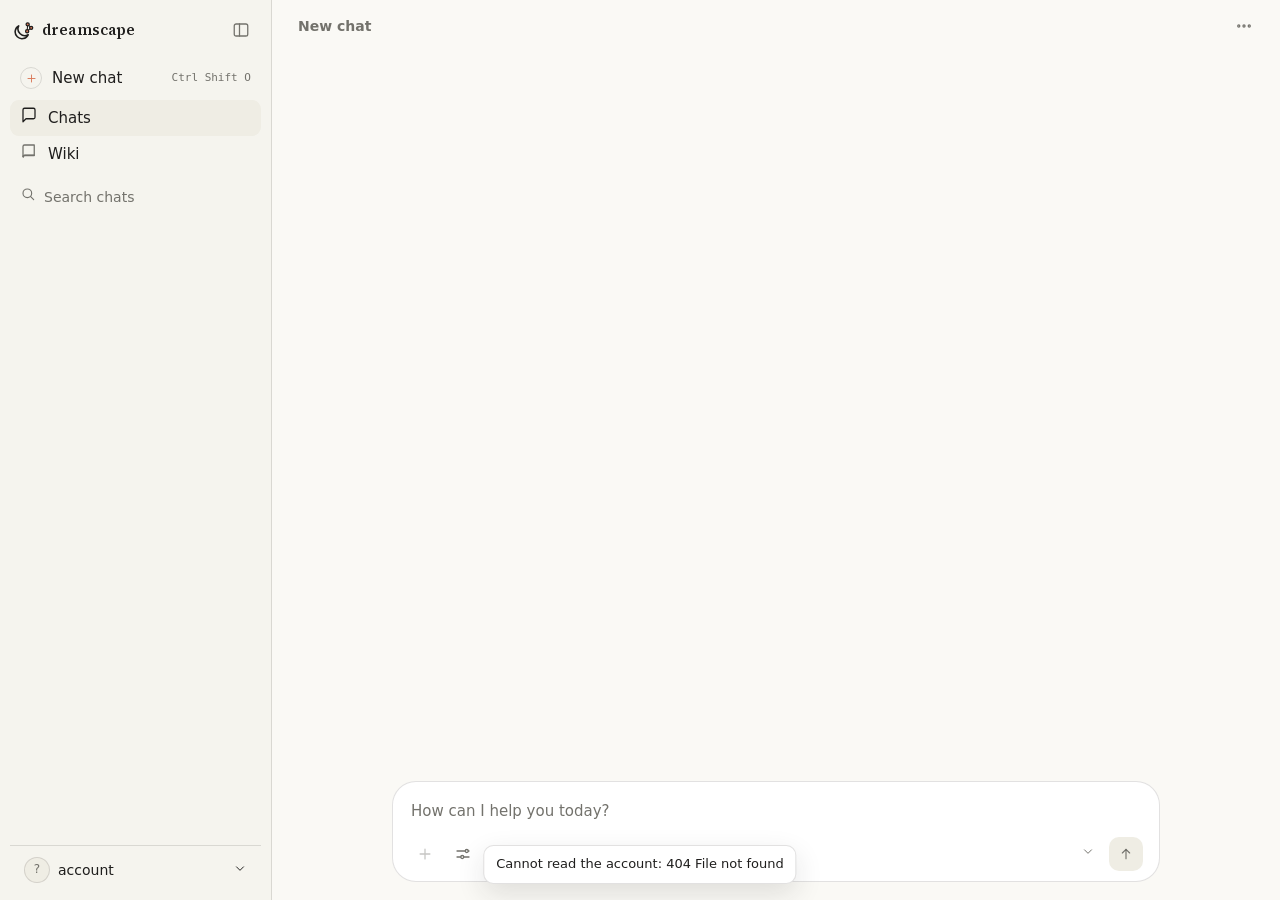
==== commit 66cccffe: "Frontend: the login and setup pages, the account area, the usage bars - api.js sends the X-CSRF-Toke" ====
--- a/static/index.html
+++ b/static/index.html
@@ -47,9 +47,11 @@
       <div class="side-list" id="chat-list" aria-label="Recent chats"></div>
 
       <div class="side-foot">
-        <span class="avatar" id="avatar">L</span>
-        <span class="who">local</span>
-        <button class="icon-btn" id="settings" data-icon="gear" title="Settings" aria-label="Settings"></button>
+        <button class="user-row" id="user-menu" aria-label="Account menu" title="Account">
+          <span class="avatar" id="avatar">?</span>
+          <span class="who" id="who">account</span>
+          <span data-icon="caret" data-size="14"></span>
+        </button>
       </div>
     </aside>
 
--- a/static/styles.css
+++ b/static/styles.css
@@ -758,6 +758,71 @@
   * { animation: none !important; transition: none !important; }
 }
 
+/* ---------- account ---------- */
+
+.user-row {
+  display: flex; align-items: center; gap: 8px; width: 100%; text-align: left;
+  color: var(--text); font-size: 14px;
+}
+.user-row:hover { color: var(--text); }
+.sidebar.collapsed .user-row { justify-content: center; }
+.sidebar.collapsed .user-row .who, .sidebar.collapsed .user-row svg { display: none; }
+
+.account-panel { min-width: 250px; }
+
+/* Usage rows are used in the account popup and in the settings dialog. */
+.usage-block { display: grid; gap: 7px; padding: 4px 2px 8px; }
+.usage-row { display: flex; align-items: center; gap: 8px; font-size: 13px; }
+.usage-row .label { color: var(--muted); min-width: 64px; }
+.usage-row .value { font-family: var(--mono); font-size: 12.5px; }
+.usage-row .reset { color: var(--muted); font-size: 11.5px; }
+.usage-bar {
+  flex: 1; min-width: 44px; height: 4px; border-radius: 3px;
+  background: var(--hover); overflow: hidden;
+}
+.usage-bar .fill { display: block; height: 100%; border-radius: 3px; background: var(--accent); }
+.usage-bar .fill.high { background: var(--warn); }
+.usage-bar .fill.over { background: var(--danger); }
+
+/* A reached token limit is stated as a fact, not as an error code. */
+.note.limit {
+  font-style: normal; color: var(--danger);
+  background: color-mix(in srgb, var(--danger) 10%, transparent);
+  border-radius: var(--radius-small); padding: 9px 11px;
+}
+
+/* ---------- login, setup, register ---------- */
+
+.auth-page {
+  min-height: 100vh; display: flex; align-items: center; justify-content: center;
+  background: var(--bg); padding: 24px;
+}
+.auth-card {
+  width: 360px; max-width: 100%; background: var(--panel);
+  border: 1px solid var(--border); border-radius: var(--radius-card);
+  box-shadow: var(--shadow-card); padding: 24px;
+}
+.auth-card .brand { display: flex; align-items: center; gap: 10px; margin-bottom: 18px; }
+.auth-card .brand strong { font-family: var(--serif); font-size: 18px; font-weight: 600; }
+.auth-card h1 { font-family: var(--serif); font-size: 20px; margin: 0 0 10px; }
+.auth-card .note { color: var(--muted); font-size: 13.5px; margin: 0 0 14px; }
+.auth-card form { display: grid; gap: 10px; }
+.auth-card label { font-size: 13px; color: var(--muted); }
+.auth-card input {
+  width: 100%; border: 1px solid var(--border); border-radius: var(--radius-small);
+  background: var(--bg); padding: 9px 10px; font-size: 14px; color: var(--text);
+}
+.auth-card input:focus-visible { outline: 1px solid var(--accent); outline-offset: 1px; }
+.auth-card .submit {
+  margin-top: 4px; background: var(--accent); color: #fff; border-radius: var(--radius-small);
+  padding: 9px 12px; font-size: 14px;
+}
+.auth-card .submit:hover { background: var(--accent-hover); }
+.auth-card .status { margin-top: 12px; font-size: 13.5px; color: var(--muted); }
+.auth-card .status.error { color: var(--danger); }
+.auth-links { margin-top: 16px; font-size: 13px; color: var(--muted); }
+.auth-links a { color: var(--accent); }
+
 /* ---------- small screens ---------- */
 
 @media (max-width: 768px) {
@@ -770,4 +835,5 @@
   .jump { bottom: 120px; }
   .wiki-cols { grid-template-columns: minmax(0, 1fr); gap: 16px; }
   .dream-view { grid-template-columns: minmax(0, 1fr); gap: 12px; }
-}
+  .auth-card { width: 100%; }
+}
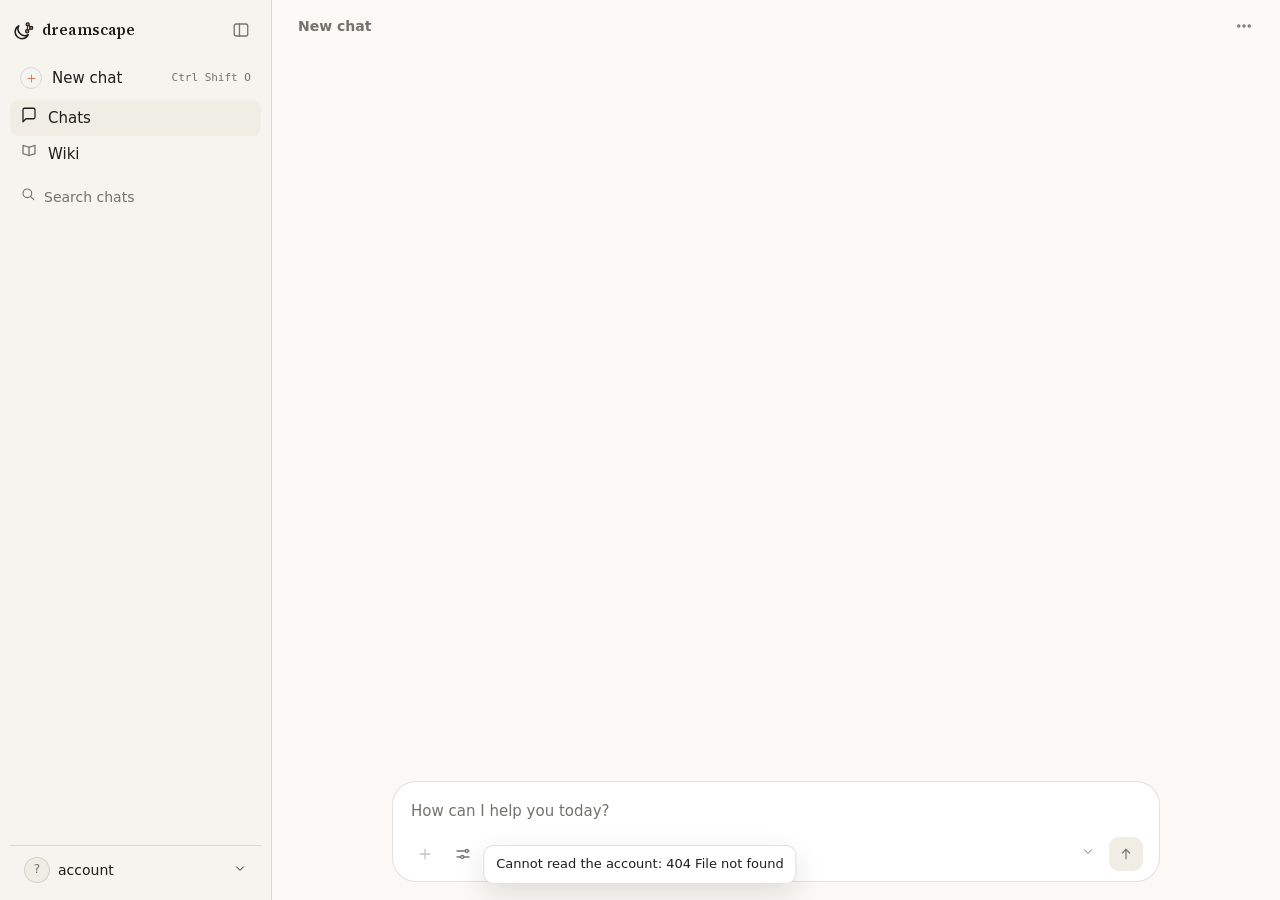
==== commit b8ea9195: "Reasoning: the level menu, with keyboard navigation and type-ahead The slider and the four-stop row " ====
--- a/static/index.html
+++ b/static/index.html
@@ -85,8 +85,9 @@
                       title="Not supported yet" aria-label="Attach file"></button>
               <button class="icon-btn" id="options" data-icon="sliders"
                       title="Temperature, system prompt, wiki" aria-label="Message options"></button>
-              <button class="effort-btn" id="effort" title="Reasoning effort" aria-label="Reasoning effort">
+              <button class="effort-btn" id="effort" title="Reasoning effort" aria-label="Reasoning effort" aria-haspopup="menu">
                 <span data-icon="brain" data-size="15"></span><span class="name"></span>
+                <span data-icon="caret" data-size="14"></span>
               </button>
               <span class="spacer"></span>
               <button class="model-btn" id="model-btn" title="Choose model" aria-label="Choose model">
--- a/static/styles.css
+++ b/static/styles.css
@@ -433,6 +433,14 @@
 .tool-body { display: none; padding: 0 12px 10px; font-family: var(--mono); font-size: 12px; color: var(--muted); white-space: pre-wrap; word-break: break-word; }
 .tool.open .tool-body { display: block; }
 .tool-body .section { margin: 4px 0; }
+/* A web result is a list of things found, not a blob of JSON: title, source, snippet. */
+.tool-body .results { display: flex; flex-direction: column; gap: 7px; }
+.tool-body .result-row { display: block; }
+.tool-body .result-row a { color: var(--text); font-size: 13px; text-decoration: none; }
+.tool-body .result-row a:hover { text-decoration: underline; }
+.tool-body .result-row .domain { font-size: 12px; color: var(--muted); }
+.tool-body .result-row .snippet { font-size: 12.5px; color: var(--muted); margin-top: 2px; }
+.tool-body .page-text { font-family: var(--serif); font-size: 13px; color: var(--text); white-space: pre-wrap; }
 .tool.running .tool-head svg { animation: pulse 1.2s ease-in-out infinite; }
 .tool.running .tool-head svg:first-child { animation: spin 1.2s linear infinite; transform-origin: 50% 50%; }
 
@@ -459,6 +467,19 @@
 .thinking.open .body { display: block; }
 .note { font-size: 13px; color: var(--muted); font-style: italic; }
 
+/* The pages a turn used, as small chips under the answer. No favicons: domain and title only. */
+.sources { display: flex; flex-wrap: wrap; gap: 6px; margin: 10px 0 2px; }
+.sources .chip {
+  display: inline-flex; align-items: center; gap: 6px;
+  border: 1px solid var(--border); border-radius: 999px;
+  padding: 4px 10px; font-size: 12.5px; color: var(--muted);
+  background: var(--panel); text-decoration: none; max-width: 280px;
+}
+.sources .chip:hover { color: var(--text); border-color: color-mix(in srgb, var(--accent) 40%, var(--border)); }
+.sources .chip .domain { color: var(--accent); flex: none; }
+.sources .chip .title { overflow: hidden; text-overflow: ellipsis; white-space: nowrap; }
+.sources .more { font-size: 12.5px; color: var(--muted); align-self: center; }
+
 /* ---------- composer ---------- */
 
 .composer-area { padding: 12px 20px 18px; background: var(--bg); }
@@ -500,12 +521,6 @@
 .effort-btn:hover { background: var(--hover); color: var(--text); }
 .effort-btn svg { width: 15px; height: 15px; }
 .effort-btn.off .name { color: var(--muted); font-style: italic; }
-
-.effort-stops { display: flex; gap: 2px; background: var(--hover); border-radius: 9px; padding: 3px; }
-.effort-stops button { padding: 5px 9px; border-radius: 7px; font-size: 13px; color: var(--muted); }
-.effort-stops button.on { background: var(--panel); color: var(--text); }
-.effort-description { margin: 8px 0 0; font-size: 13px; color: var(--muted); }
-.effort-note { margin: 6px 0 0; font-size: 12px; color: var(--muted); }
 
 .send {
   width: 34px; height: 34px;
@@ -582,6 +597,9 @@
 .menu [role="menuitem"].danger { color: var(--danger); }
 .menu [role="menuitem"].checked { color: var(--text); }
 .menu .tick { width: 16px; flex: none; color: var(--accent); }
+.menu .item-text { flex: 1; }
+.menu .item-desc { display: block; font-size: 12.5px; color: var(--muted); margin-top: 2px; }
+.menu .menu-note { padding: 6px 10px; font-size: 12px; color: var(--muted); font-style: italic; }
 .menu hr { border: 0; border-top: 1px solid var(--border); margin: 4px 6px; }
 
 /* control panels share the menu shell */
@@ -599,7 +617,7 @@
   max-width: 220px;
 }
 .field input[type="checkbox"], .dialog input[type="checkbox"] { width: 16px; height: 16px; accent-color: var(--accent); }
-.field input[type="range"], .effort-stops + input[type="range"] { width: 160px; accent-color: var(--accent); }
+.field input[type="range"] { width: 160px; accent-color: var(--accent); }
 .field textarea { min-height: 70px; font-family: var(--mono); font-size: 13px; }
 
 /* ---------- settings dialog ---------- */
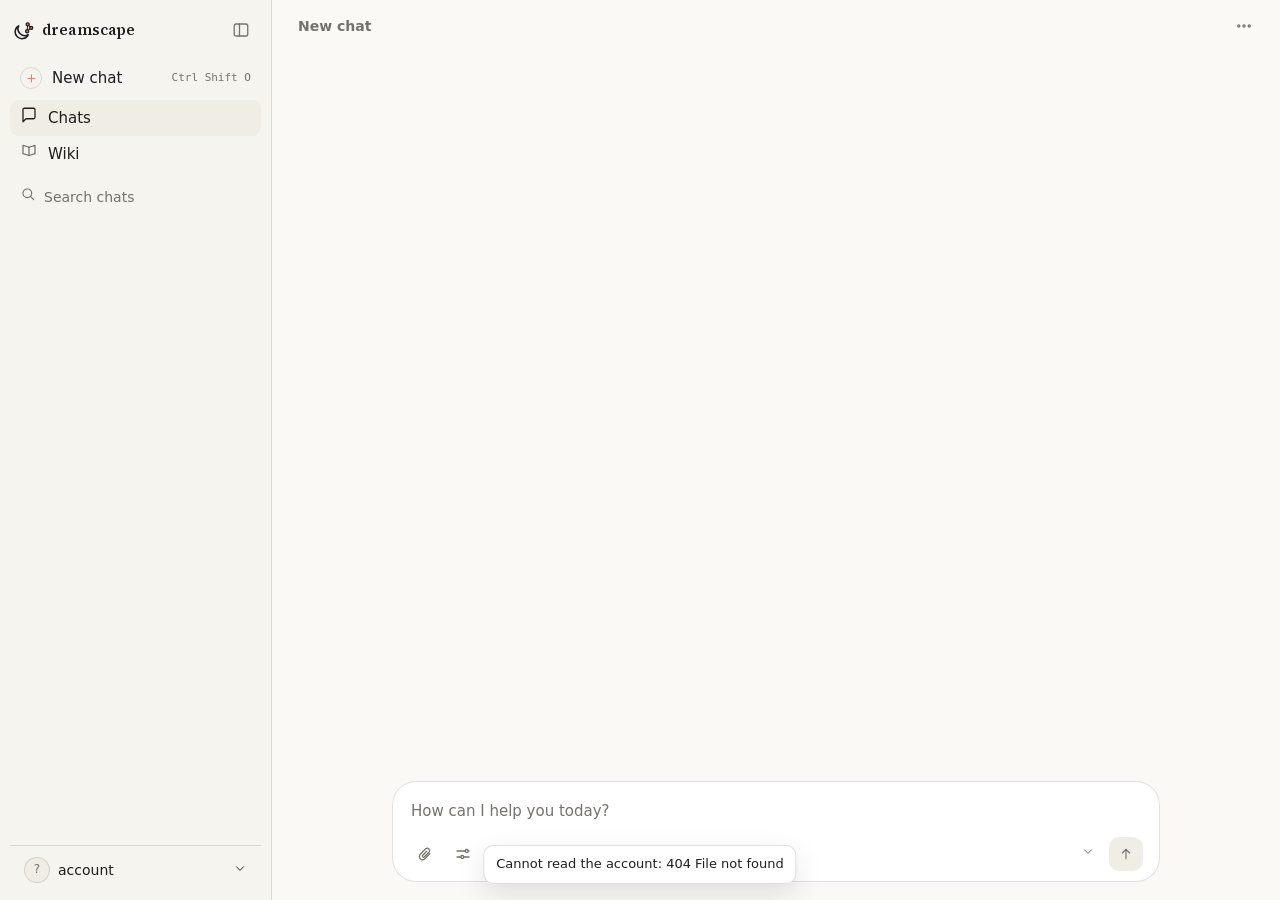
==== commit a3279ac7: "Frontend: the attachment chips and cost line, the attachment chips in a sent message, the API keys a" ====
--- a/static/index.html
+++ b/static/index.html
@@ -79,10 +79,12 @@
       <section class="composer-area">
         <div class="composer-inner">
           <div class="composer" id="composer">
+            <div class="chips" id="chips" hidden aria-label="Attached files"></div>
+            <input type="file" id="file-picker" multiple hidden>
             <textarea id="input" rows="1" placeholder="How can I help you today?" aria-label="Message"></textarea>
             <div class="composer-row">
-              <button class="icon-btn" id="attach" data-icon="plus" disabled
-                      title="Not supported yet" aria-label="Attach file"></button>
+              <button class="icon-btn" id="attach" data-icon="paperclip"
+                      title="Attach a file" aria-label="Attach a file"></button>
               <button class="icon-btn" id="options" data-icon="sliders"
                       title="Temperature, system prompt, wiki" aria-label="Message options"></button>
               <button class="effort-btn" id="effort" title="Reasoning effort" aria-label="Reasoning effort" aria-haspopup="menu">
--- a/static/styles.css
+++ b/static/styles.css
@@ -331,6 +331,12 @@
 }
 .side-list li:hover .row-menu, .row-menu.open { display: inline-flex; }
 .row-menu:hover { color: var(--text); }
+
+/* What a chat row says about a run: the spinner while it is generating, the dot for a result that
+   has arrived since the chat was last read. Both are state, so neither carries words. */
+.row-state { flex: none; display: inline-flex; align-items: center; justify-content: center; min-width: 16px; color: var(--muted); }
+.row-state svg { width: 14px; height: 14px; animation: spin 1.2s linear infinite; transform-origin: 50% 50%; }
+.row-state.unread { width: 8px; height: 8px; border-radius: 50%; background: var(--accent); }
 
 .side-foot { display: flex; align-items: center; gap: 8px; padding: 10px 8px 4px; border-top: 1px solid var(--border); }
 .avatar {
@@ -467,6 +473,10 @@
 .thinking.open .body { display: block; }
 .note { font-size: 13px; color: var(--muted); font-style: italic; }
 
+/* Waiting for a slot on a connection is a state, not an explanation, so it is not italic and it
+   uses the warning tone the usage bars already use for a limit being close. */
+.note.queue { font-style: normal; color: var(--warn); }
+
 /* The pages a turn used, as small chips under the answer. No favicons: domain and title only. */
 .sources { display: flex; flex-wrap: wrap; gap: 6px; margin: 10px 0 2px; }
 .sources .chip {
@@ -599,6 +609,9 @@
 .menu .tick { width: 16px; flex: none; color: var(--accent); }
 .menu .item-text { flex: 1; }
 .menu .item-desc { display: block; font-size: 12.5px; color: var(--muted); margin-top: 2px; }
+/* A name for where the items below came from. It is not a choice and not an explanation, so it is
+   plain text, not italic, and the machine name is in the mono face the rest of the app uses for ids. */
+.menu .menu-group { padding: 8px 10px 3px; font-size: 12px; color: var(--muted); }
 .menu .menu-note { padding: 6px 10px; font-size: 12px; color: var(--muted); font-style: italic; }
 .menu hr { border: 0; border-top: 1px solid var(--border); margin: 4px 6px; }
 
@@ -802,6 +815,9 @@
 .usage-bar .fill.high { background: var(--warn); }
 .usage-bar .fill.over { background: var(--danger); }
 
+/* The number on a bar is the limit that applies, which is not always the one on this account. */
+.usage-row .source { flex: 1; min-width: 0; font-size: 12px; color: var(--muted); text-align: right; }
+
 /* A reached token limit is stated as a fact, not as an error code. */
 .note.limit {
   font-style: normal; color: var(--danger);
@@ -840,6 +856,66 @@
 .auth-card .status.error { color: var(--danger); }
 .auth-links { margin-top: 16px; font-size: 13px; color: var(--muted); }
 .auth-links a { color: var(--accent); }
+
+/* ---------- attachments ---------- */
+
+/* The chips live inside the composer card, above the textarea: they are part of the message being
+   written, not a separate panel. Sizes are the same scale as the rest of the card. */
+.chips { display: flex; flex-wrap: wrap; gap: 6px; padding: 0 2px 8px; }
+.chip {
+  display: inline-flex;
+  align-items: center;
+  gap: 8px;
+  border: 1px solid var(--border);
+  border-radius: 12px;
+  background: var(--bubble);
+  padding: 6px 8px;
+  max-width: 100%;
+}
+.chip .thumb { flex: none; width: 28px; height: 28px; border-radius: 7px; background: var(--hover);
+  display: grid; place-items: center; color: var(--muted); overflow: hidden; }
+.chip .thumb img { width: 100%; height: 100%; object-fit: cover; }
+.chip .meta { display: flex; flex-direction: column; gap: 3px; min-width: 0; }
+.chip .name { font-size: 13px; }
+.chip .size { font-family: var(--mono); font-size: 11.5px; color: var(--muted); }
+.chip .progress { display: block; height: 3px; border-radius: 2px; background: var(--border); overflow: hidden; }
+.chip .progress span { display: block; height: 100%; background: var(--accent); transition: width 120ms ease; }
+.chip .chip-error { font-size: 12.5px; color: var(--danger); }
+.chip.error { border-color: color-mix(in srgb, var(--danger) 40%, var(--border)); }
+.chip.warn .chip-error { color: var(--warn); }
+.chip .chip-close { width: 24px; height: 24px; border-radius: 7px; }
+
+/* What the message would cost before it is sent. An estimate, so it says so. */
+.cost { margin: 6px 2px 0; font-size: 12.5px; color: var(--muted); }
+.cost.over { color: var(--warn); }
+
+/* The chat is the place a file is dropped, so the outline is on the whole area, not on one card. */
+.main.dropping { outline: 1px dashed color-mix(in srgb, var(--accent) 55%, var(--border)); outline-offset: -12px; }
+
+/* Attachment chips inside a user message: a link to the file, with its size. */
+.attached { display: flex; flex-wrap: wrap; gap: 6px; margin-top: 8px; }
+.attached-item { display: inline-flex; align-items: center; gap: 7px; border: 1px solid var(--border);
+  border-radius: 10px; background: var(--panel); padding: 6px 9px; text-decoration: none; color: var(--text); }
+.attached-item:hover { background: var(--hover); }
+.attached-item img { width: 24px; height: 24px; border-radius: 6px; object-fit: cover; }
+.attached-item .attached-name { font-size: 13px; }
+.attached-item .attached-size { font-family: var(--mono); font-size: 11.5px; color: var(--muted); }
+
+/* ---------- settings: API keys and storage ---------- */
+
+.shown-key { font-family: var(--mono); font-size: 13px; background: var(--hover); border-radius: 8px;
+  padding: 8px 10px; margin: 8px 0; }
+.key-list, .storage-list { display: flex; flex-direction: column; gap: 6px; margin-top: 10px; }
+.key-row, .storage-row { display: flex; align-items: center; gap: 8px; font-size: 13px; }
+.key-name, .storage-name { flex: none; max-width: 45%; overflow: hidden; text-overflow: ellipsis; white-space: nowrap; }
+.storage-name { color: var(--text); text-decoration: none; }
+.storage-name:hover { color: var(--accent); }
+.key-details, .storage-size, .storage-chat { color: var(--muted); font-family: var(--mono); font-size: 11.5px; }
+.key-details, .storage-chat { flex: 1; min-width: 0; }
+.storage-size { flex: none; }
+.key-row .small-button, .storage-row .small-button { margin-left: auto; }
+.how-to-use { margin-top: 12px; border: 1px solid var(--border); border-radius: 10px; padding: 10px 12px; }
+.how-to-use pre { margin: 0 0 8px; font-family: var(--mono); font-size: 12px; white-space: pre-wrap; }
 
 /* ---------- small screens ---------- */
 
